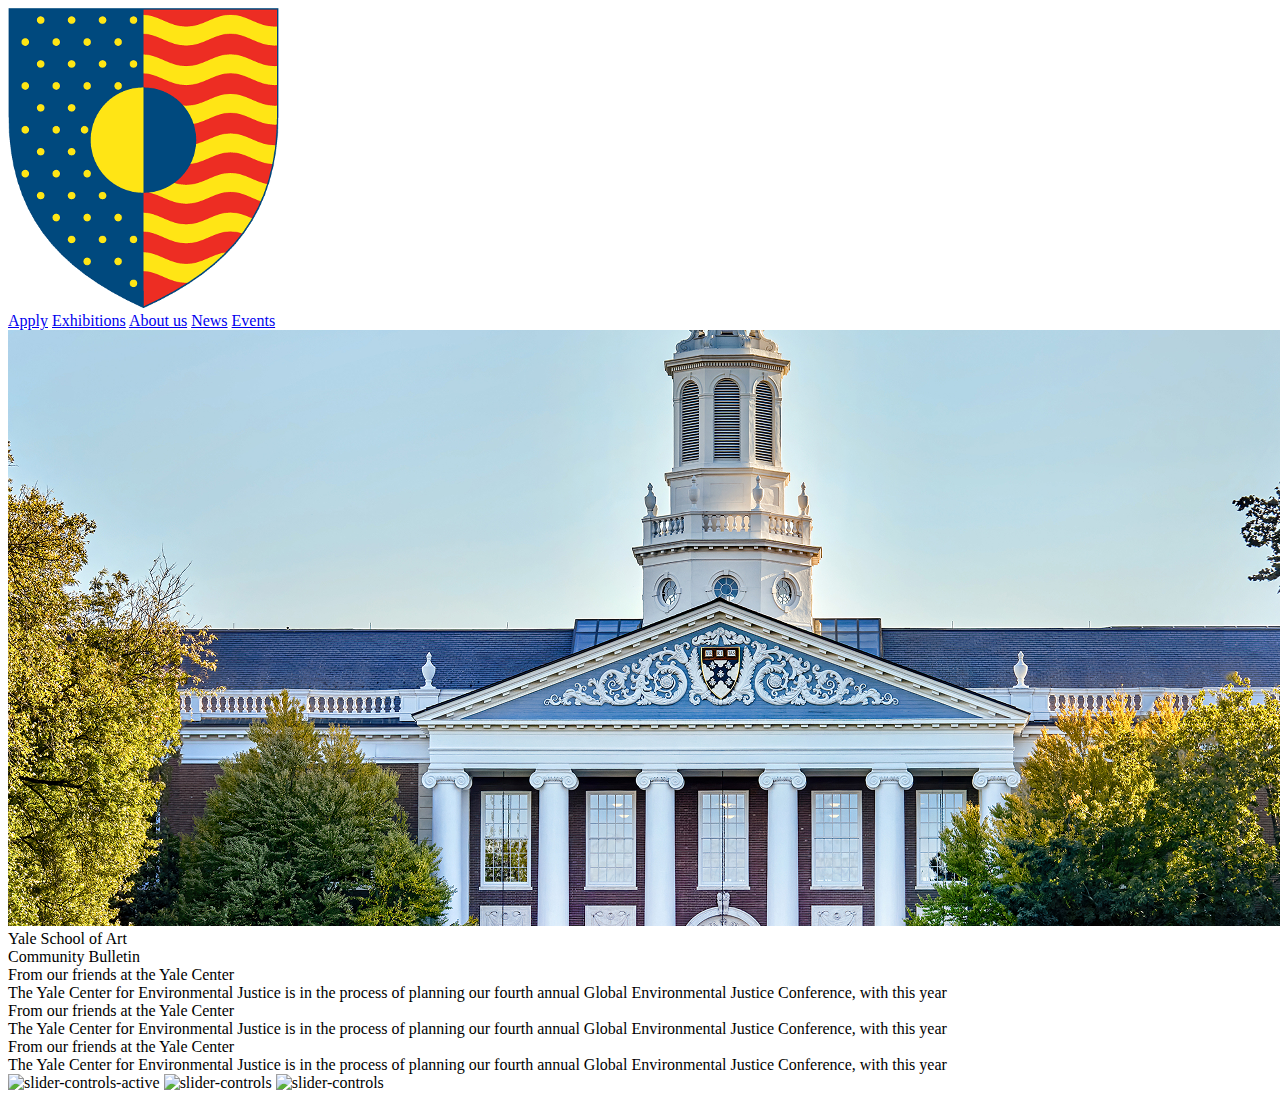
==== index.html @ 5d3b1595 "haciendo html" ====
<!DOCTYPE html>
<html lang="es">
<head>
    <meta charset="UTF-8">
    <meta name="viewport" content="width=device-width, initial-scale=1.0">
    <title>Yale School of Art</title>
    <link rel="stylesheet" href="assets/css/stilos.css">
    <link rel="preconnect" href="https://fonts.googleapis.com">
<link rel="preconnect" href="https://fonts.gstatic.com" crossorigin>
<link href="https://fonts.googleapis.com/css2?family=Inter:ital,opsz,wght@0,14..32,100..900;1,14..32,100..900&display=swap" rel="stylesheet">
</head>
<body>
    <header>
        <section class="container">
            <img src="assets/img/logo.png" alt="logo-cabecera">
            <article>
                <a href="#">Apply</a>
                <a href="#">Exhibitions</a>
                <a href="#">About us</a>
                <a href="#">News</a>
                <a href="#">Events</a>
            </article>
        </section>
    </header>
    <main>
        <section class="banner-container">
            <img src="/assets/img/banner.png" alt="fondo-banner">
            <span>Yale School of Art</span>
        </section>
        <section>
            <header>Community Bulletin</header>
            <section>
                <article>
                    <header>From our friends at the Yale Center</header>
                    <div>
                        The Yale Center for Environmental Justice is in the process of planning  our fourth annual Global Environmental Justice Conference, with this  year
                    </div>
                </article>
                <article>
                    <header>From our friends at the Yale Center</header>
                    <div>
                        The Yale Center for Environmental Justice is in the process of planning  our fourth annual Global Environmental Justice Conference, with this  year
                    </div>
                </article>
                <article>
                    <header>From our friends at the Yale Center</header>
                    <div>
                        The Yale Center for Environmental Justice is in the process of planning  our fourth annual Global Environmental Justice Conference, with this  year
                    </div>
                </article>
            </section>
            <footer>
                <img src="#" alt="slider-controls-active">
                <img src="#" alt="slider-controls">
                <img src="#" alt="slider-controls">
            </footer>
        </section>
    </main>
</body>
</html>
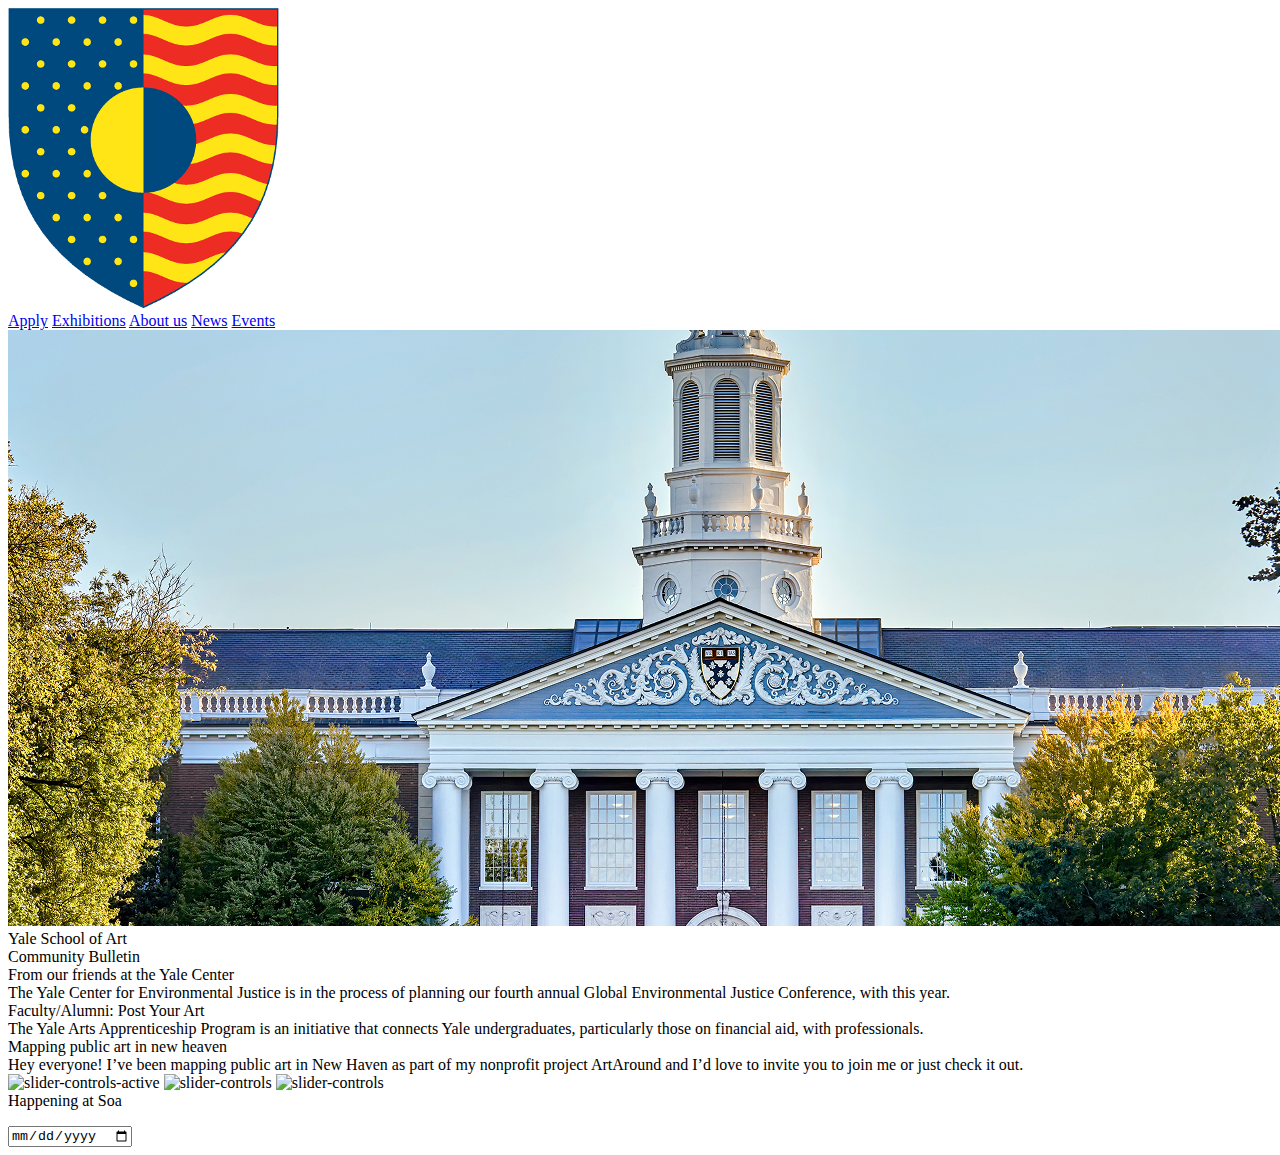
==== commit f5ba5533: "a mitad de html" ====
--- a/index.html
+++ b/index.html
@@ -33,19 +33,19 @@
                 <article>
                     <header>From our friends at the Yale Center</header>
                     <div>
-                        The Yale Center for Environmental Justice is in the process of planning  our fourth annual Global Environmental Justice Conference, with this  year
+                        The Yale Center for Environmental Justice is in the process of planning  our fourth annual Global Environmental Justice Conference, with this  year.
                     </div>
                 </article>
                 <article>
-                    <header>From our friends at the Yale Center</header>
+                    <header>Faculty/Alumni: Post Your Art</header>
                     <div>
-                        The Yale Center for Environmental Justice is in the process of planning  our fourth annual Global Environmental Justice Conference, with this  year
+                        The Yale Arts Apprenticeship Program is an initiative that connects Yale undergraduates, particularly those on financial aid, with professionals.
                     </div>
                 </article>
                 <article>
-                    <header>From our friends at the Yale Center</header>
+                    <header>Mapping public art in new heaven</header>
                     <div>
-                        The Yale Center for Environmental Justice is in the process of planning  our fourth annual Global Environmental Justice Conference, with this  year
+                        Hey everyone! I’ve been mapping public art in New Haven as part of my  nonprofit project ArtAround and I’d love to invite you to join me or just check it out.
                     </div>
                 </article>
             </section>
@@ -55,6 +55,16 @@
                 <img src="#" alt="slider-controls">
             </footer>
         </section>
+        <article>
+            <header>Happening at Soa</header>
+            <article>
+                <p></p>
+                <p></p>
+            </article>
+            <article>
+                <input type="date" name="calendar" id="calendar">
+            </article>
+        </section>
     </main>
 </body>
 </html>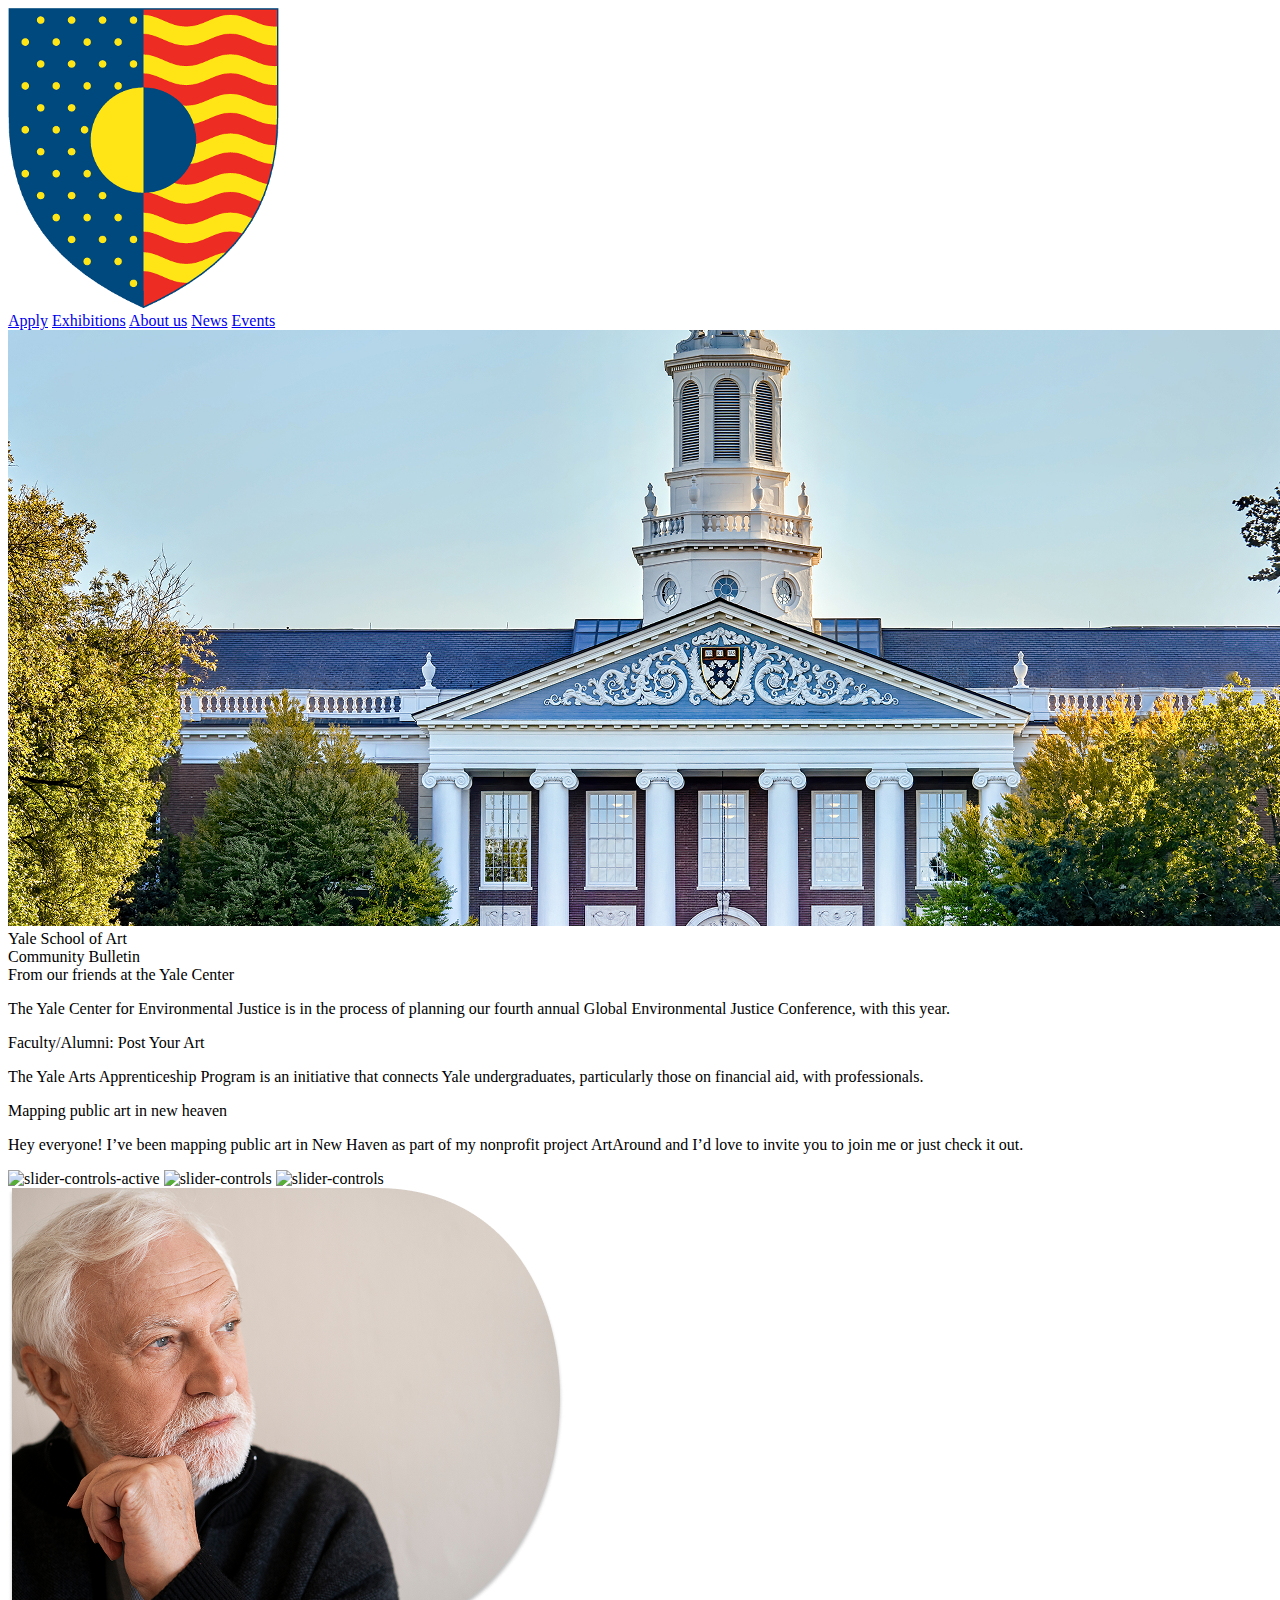
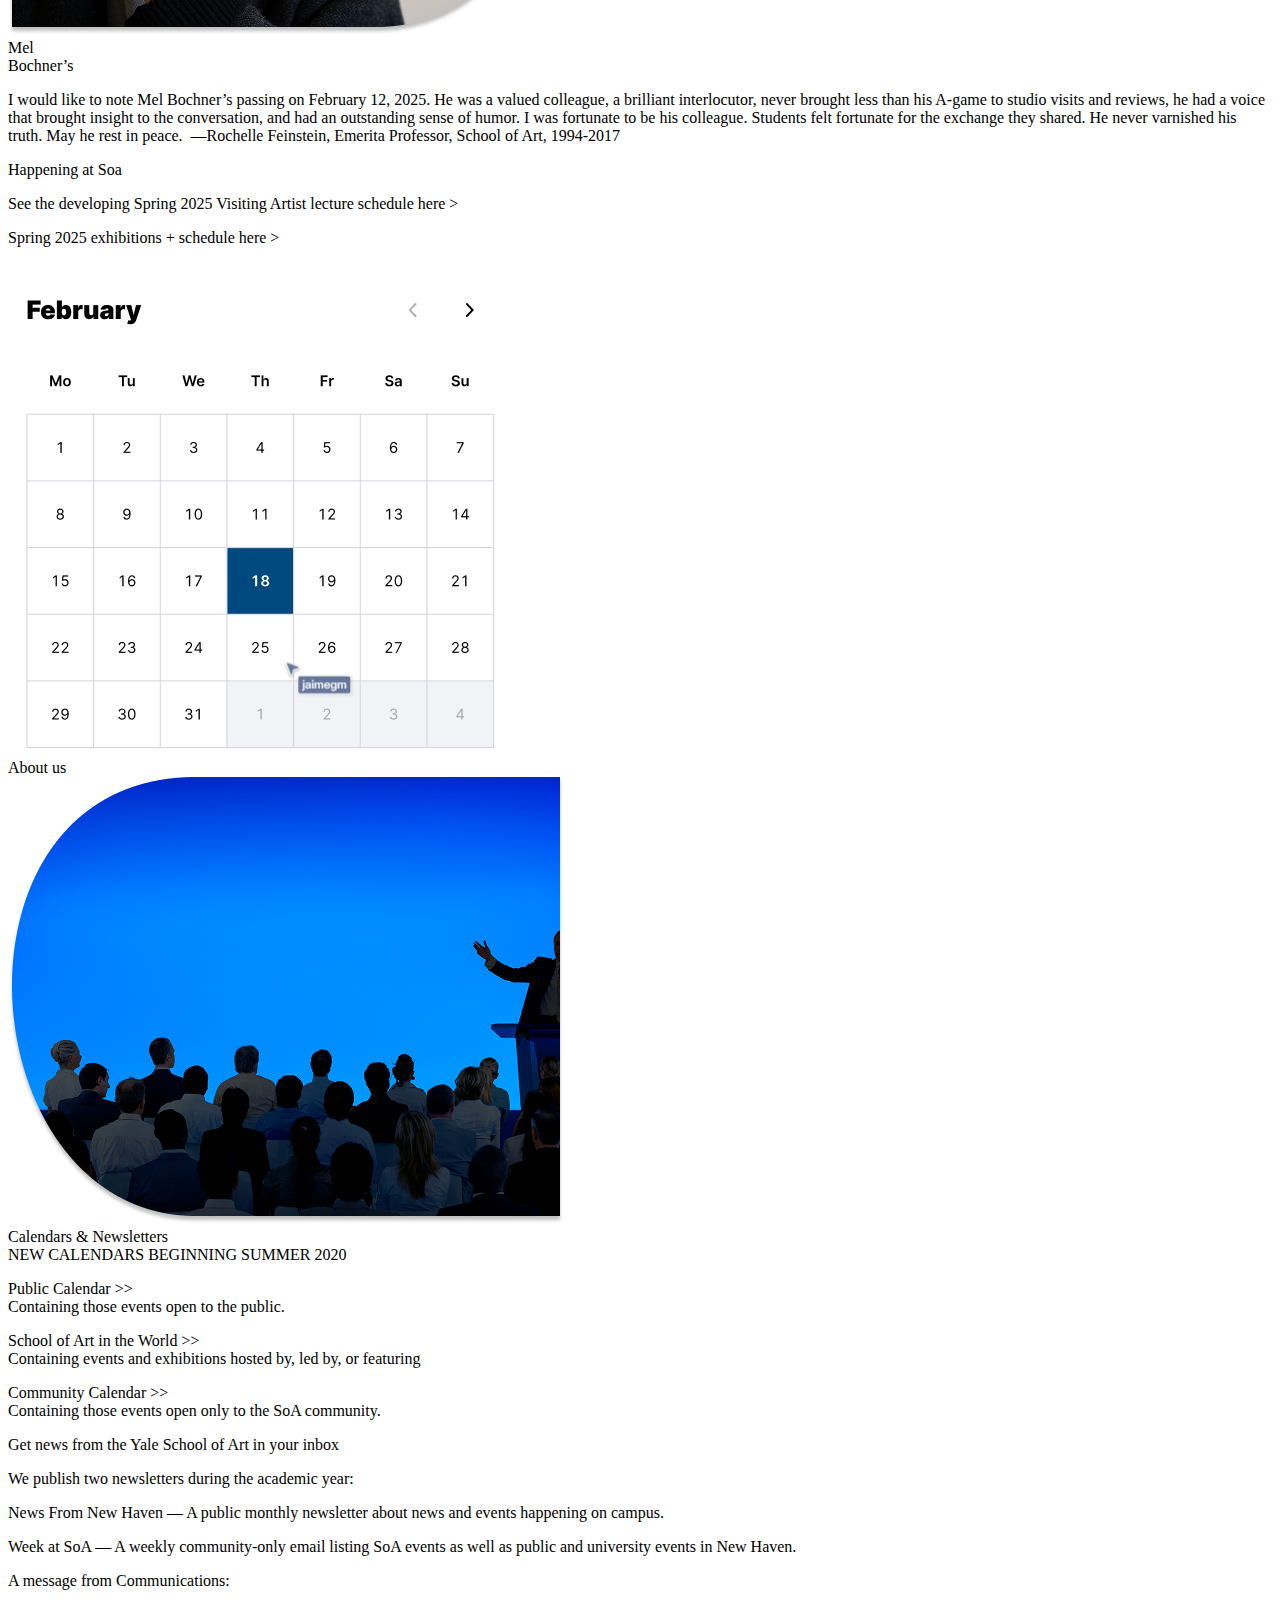
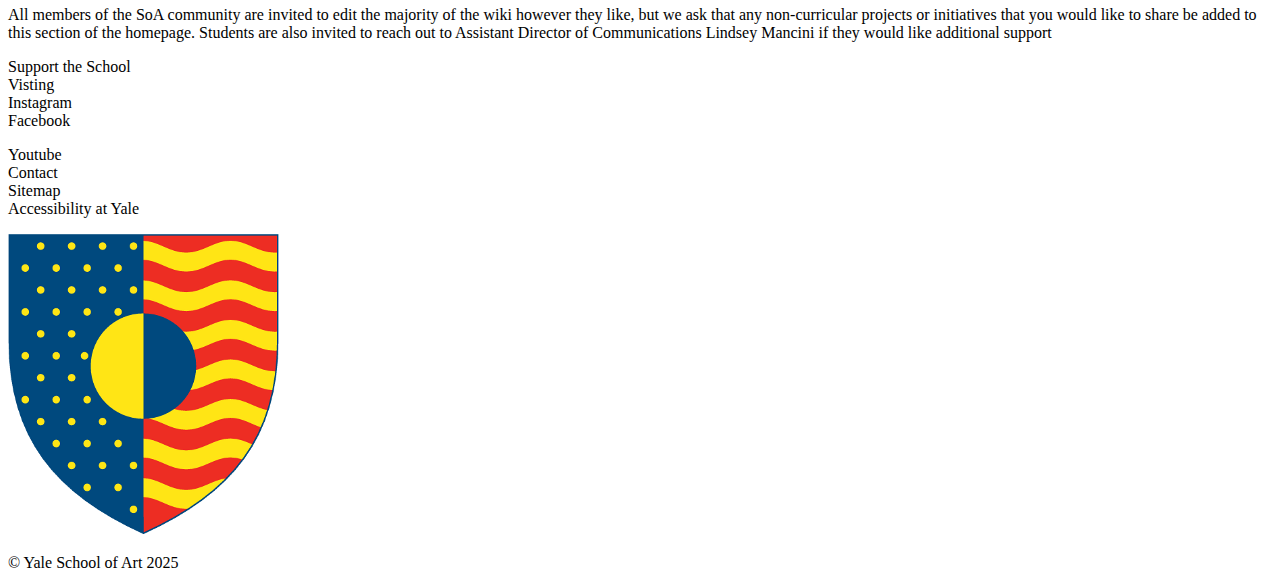
==== commit 554844d9: "Merge branch 'daniel'" ====
--- a/index.html
+++ b/index.html
@@ -1,14 +1,18 @@
 <!DOCTYPE html>
 <html lang="es">
+
 <head>
     <meta charset="UTF-8">
     <meta name="viewport" content="width=device-width, initial-scale=1.0">
     <title>Yale School of Art</title>
     <link rel="stylesheet" href="assets/css/stilos.css">
     <link rel="preconnect" href="https://fonts.googleapis.com">
-<link rel="preconnect" href="https://fonts.gstatic.com" crossorigin>
-<link href="https://fonts.googleapis.com/css2?family=Inter:ital,opsz,wght@0,14..32,100..900;1,14..32,100..900&display=swap" rel="stylesheet">
+    <link rel="preconnect" href="https://fonts.gstatic.com" crossorigin>
+    <link
+        href="https://fonts.googleapis.com/css2?family=Inter:ital,opsz,wght@0,14..32,100..900;1,14..32,100..900&display=swap"
+        rel="stylesheet">
 </head>
+
 <body>
     <header>
         <section class="container">
@@ -29,42 +33,135 @@
         </section>
         <section>
             <header>Community Bulletin</header>
-            <section>
-                <article>
+            <article>
+                <div>
                     <header>From our friends at the Yale Center</header>
-                    <div>
-                        The Yale Center for Environmental Justice is in the process of planning  our fourth annual Global Environmental Justice Conference, with this  year.
-                    </div>
-                </article>
-                <article>
+                    <p>
+                        The Yale Center for Environmental Justice is in the process of planning our fourth annual Global
+                        Environmental Justice Conference, with this year.
+                    </p>
+                </div>
+                <div>
                     <header>Faculty/Alumni: Post Your Art</header>
-                    <div>
-                        The Yale Arts Apprenticeship Program is an initiative that connects Yale undergraduates, particularly those on financial aid, with professionals.
-                    </div>
-                </article>
-                <article>
+                    <p>
+                        The Yale Arts Apprenticeship Program is an initiative that connects Yale undergraduates,
+                        particularly those on financial aid, with professionals.
+                    </p>
+                </div>
+                <div>
                     <header>Mapping public art in new heaven</header>
-                    <div>
-                        Hey everyone! I’ve been mapping public art in New Haven as part of my  nonprofit project ArtAround and I’d love to invite you to join me or just check it out.
-                    </div>
-                </article>
-            </section>
+                    <p>
+                        Hey everyone! I’ve been mapping public art in New Haven as part of my nonprofit project
+                        ArtAround and I’d love to invite you to join me or just check it out.
+                    </p>
+                </div>
+            </article>
             <footer>
                 <img src="#" alt="slider-controls-active">
                 <img src="#" alt="slider-controls">
                 <img src="#" alt="slider-controls">
             </footer>
         </section>
-        <article>
+        <section>
+            <img src="assets/img/the one old.png" alt="el-viejo">
+            <article>
+                <header>Mel<br>Bochner’s</header>
+                <p>I would like to note Mel Bochner’s passing on February 12, 2025. He was a valued colleague, a
+                    brilliant interlocutor, never brought less than his A-game to studio visits and reviews, he had a
+                    voice that brought insight to the conversation, and had an outstanding sense of humor. I was
+                    fortunate to be his colleague. Students felt fortunate for the exchange they shared. He never
+                    varnished his truth. May he rest in peace. 
+                    —Rochelle Feinstein, Emerita Professor, School of Art, 1994-2017</p>
+            </article>
+        </section>
+        <section>
             <header>Happening at Soa</header>
             <article>
-                <p></p>
-                <p></p>
+                <p>
+                    See the developing Spring 2025 Visiting Artist lecture schedule here >
+                </p>
+                <p>
+                    Spring 2025 exhibitions + schedule here >
+                </p>
             </article>
             <article>
-                <input type="date" name="calendar" id="calendar">
+                <img src="assets/img/calendar.png" alt="calendar">
+            </article>
+        </section>
+        <section>
+            <article>
+                <header>About us</header>
+                <img src="assets/img/wallpaper-about-us.png" alt="wallpaper-about-us">
+            </article>
+        </section>
+        <section>
+            <header>Calendars & Newsletters</header>
+            <article>
+                <div>
+                    <header>NEW CALENDARS BEGINNING SUMMER 2020</header>
+                    <p>
+                        Public Calendar >><br>
+                        Containing those events open to the public.
+                    </p>
+                    <p>
+                        School of Art in the World >><br>
+                        Containing events and exhibitions hosted by, led by, or featuring
+                    <p>
+                        Community Calendar >><br>
+                        Containing those events open only to the SoA community.
+                    </p>
+                </div>
+                <div>
+                    <header>Get news from the Yale School of Art in your inbox</header>
+                    <p>
+                        We publish two newsletters during the academic year:
+                    </p>
+                    <p>
+                        News From New Haven — A public monthly newsletter about news and events happening on campus.
+                    </p>
+                    <p>
+                        Week at SoA — A weekly community-only email listing SoA events as well as public and university
+                        events in New Haven.
+                    </p>
+                </div>
+                <div>
+                    <header>A message from Communications:</header>
+                    <p>
+                        All members of the SoA community are invited to edit the majority of the wiki however they like,
+                        but we ask that any non-curricular projects or initiatives that you would like to share be added
+                        to this section of the homepage.
+                        Students are also invited to reach out to Assistant Director of Communications Lindsey Mancini
+                        if they would like additional support
+                    </p>
+                </div>
             </article>
         </section>
     </main>
+    <footer>
+        <section>
+            <p>Support the School<br>
+                Visting<br>
+                Instagram<br>
+                Facebook
+            </p>
+        </section>
+        <section>
+            <p>
+                Youtube<br>
+                Contact<br>
+                Sitemap<br>
+                Accessibility at Yale 
+            </p>
+        </section>
+        <section>
+            <img src="assets/img/logo.png" alt="logo-footer">
+        </section>
+        <section>
+            <p>
+                &copy; Yale School of Art 2025
+            </p>
+        </section>
+    </footer>
 </body>
+
 </html>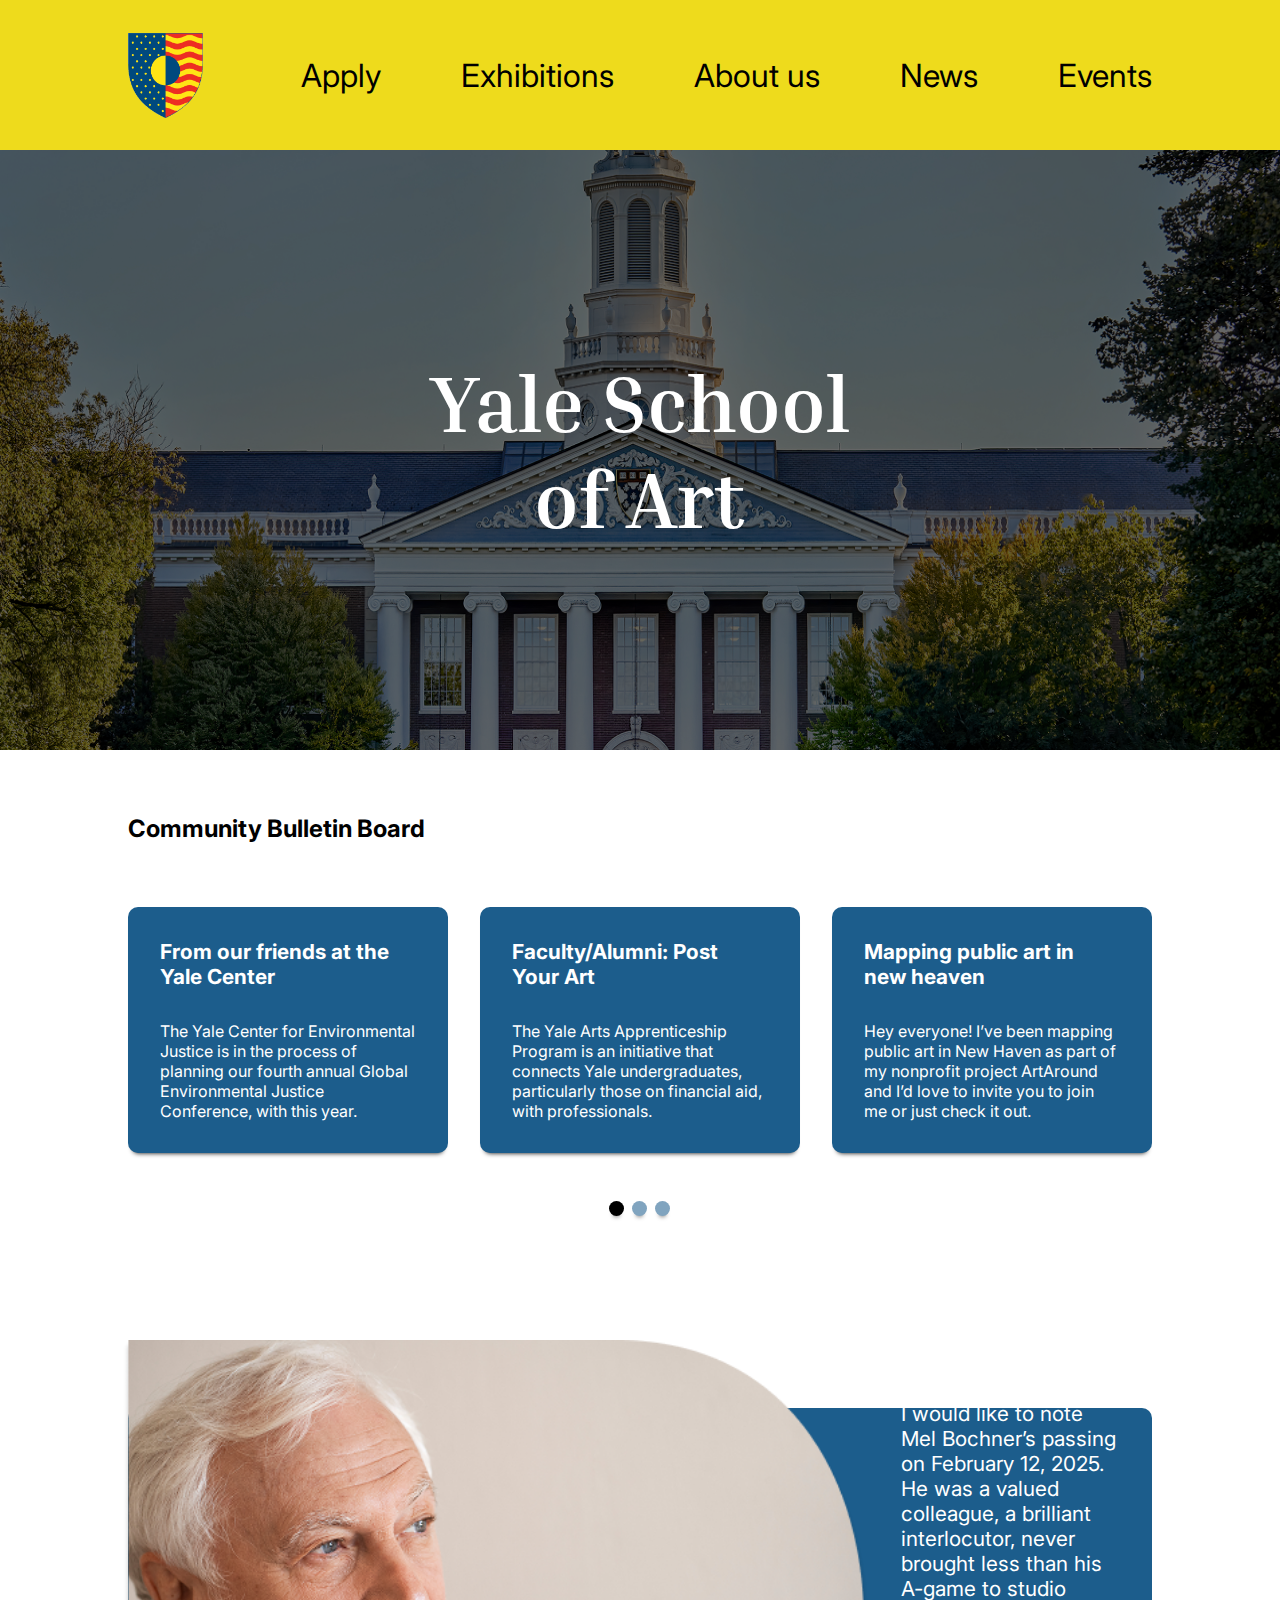
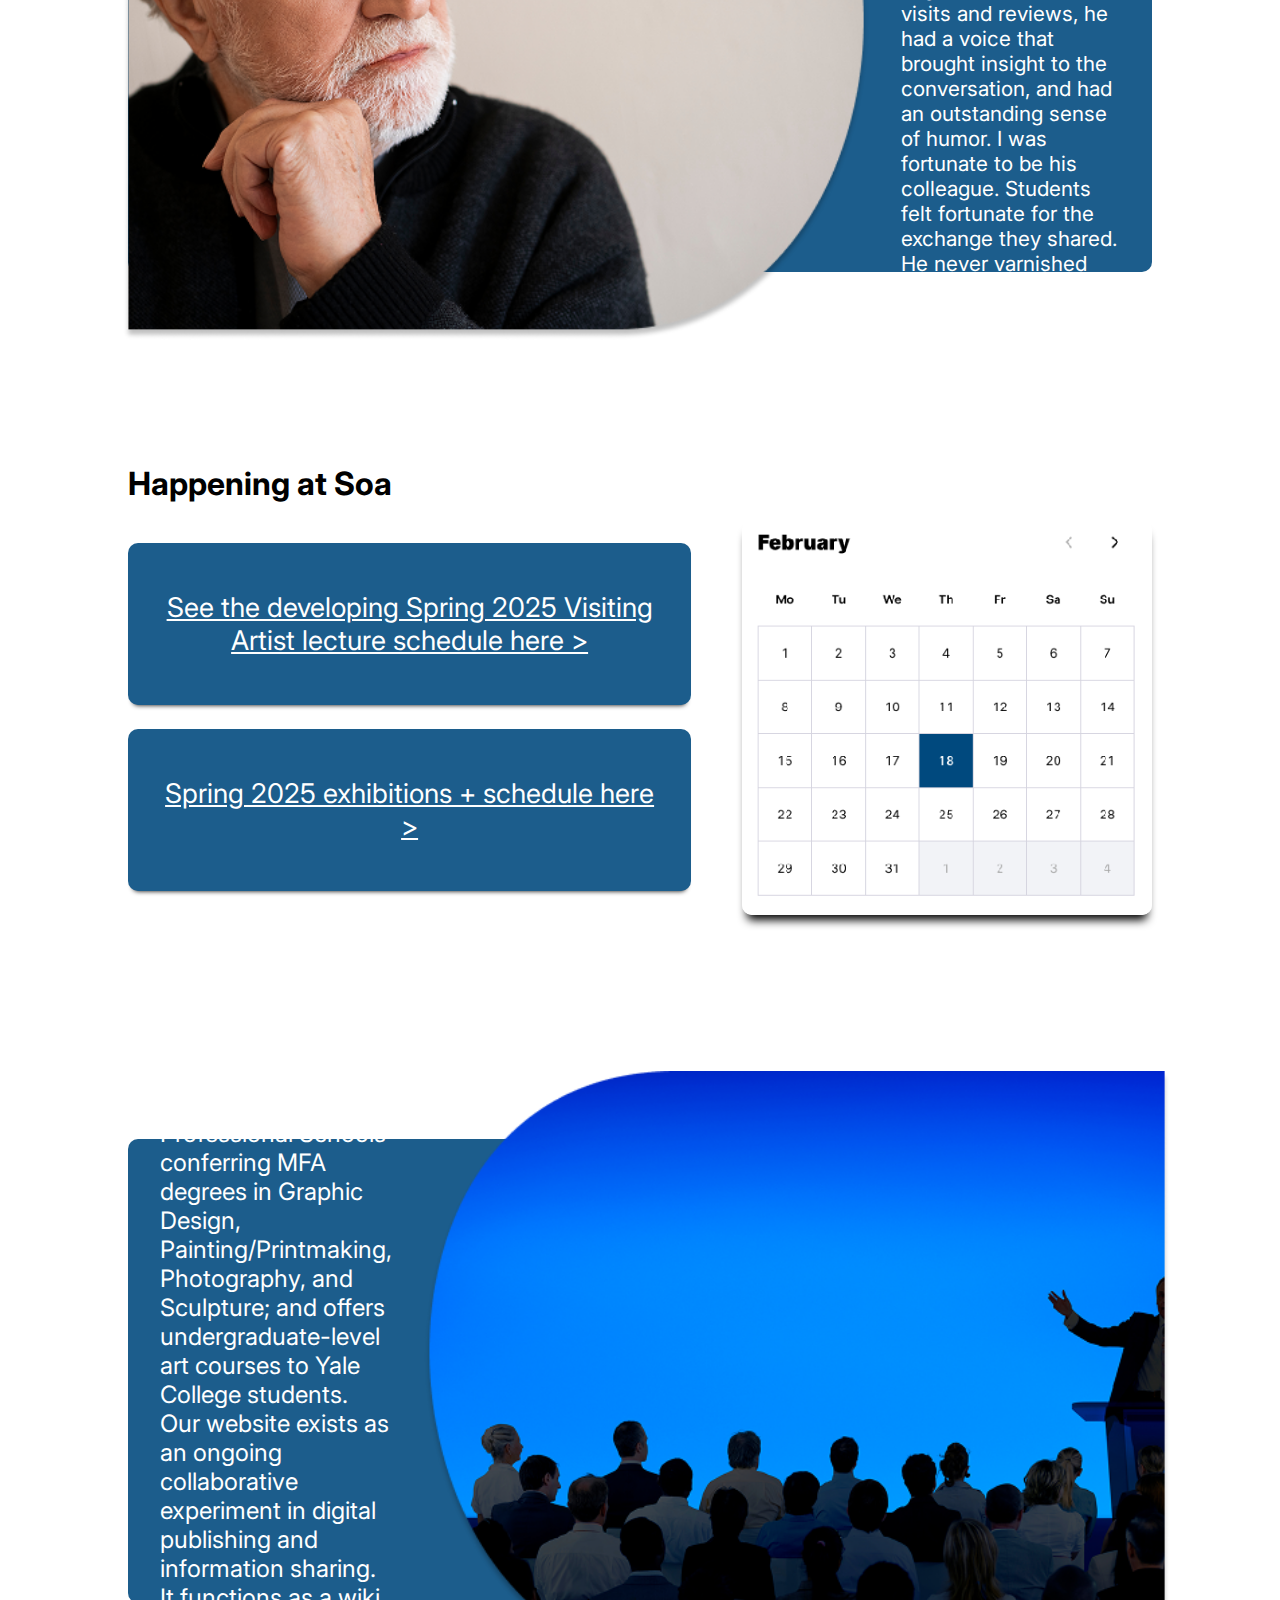
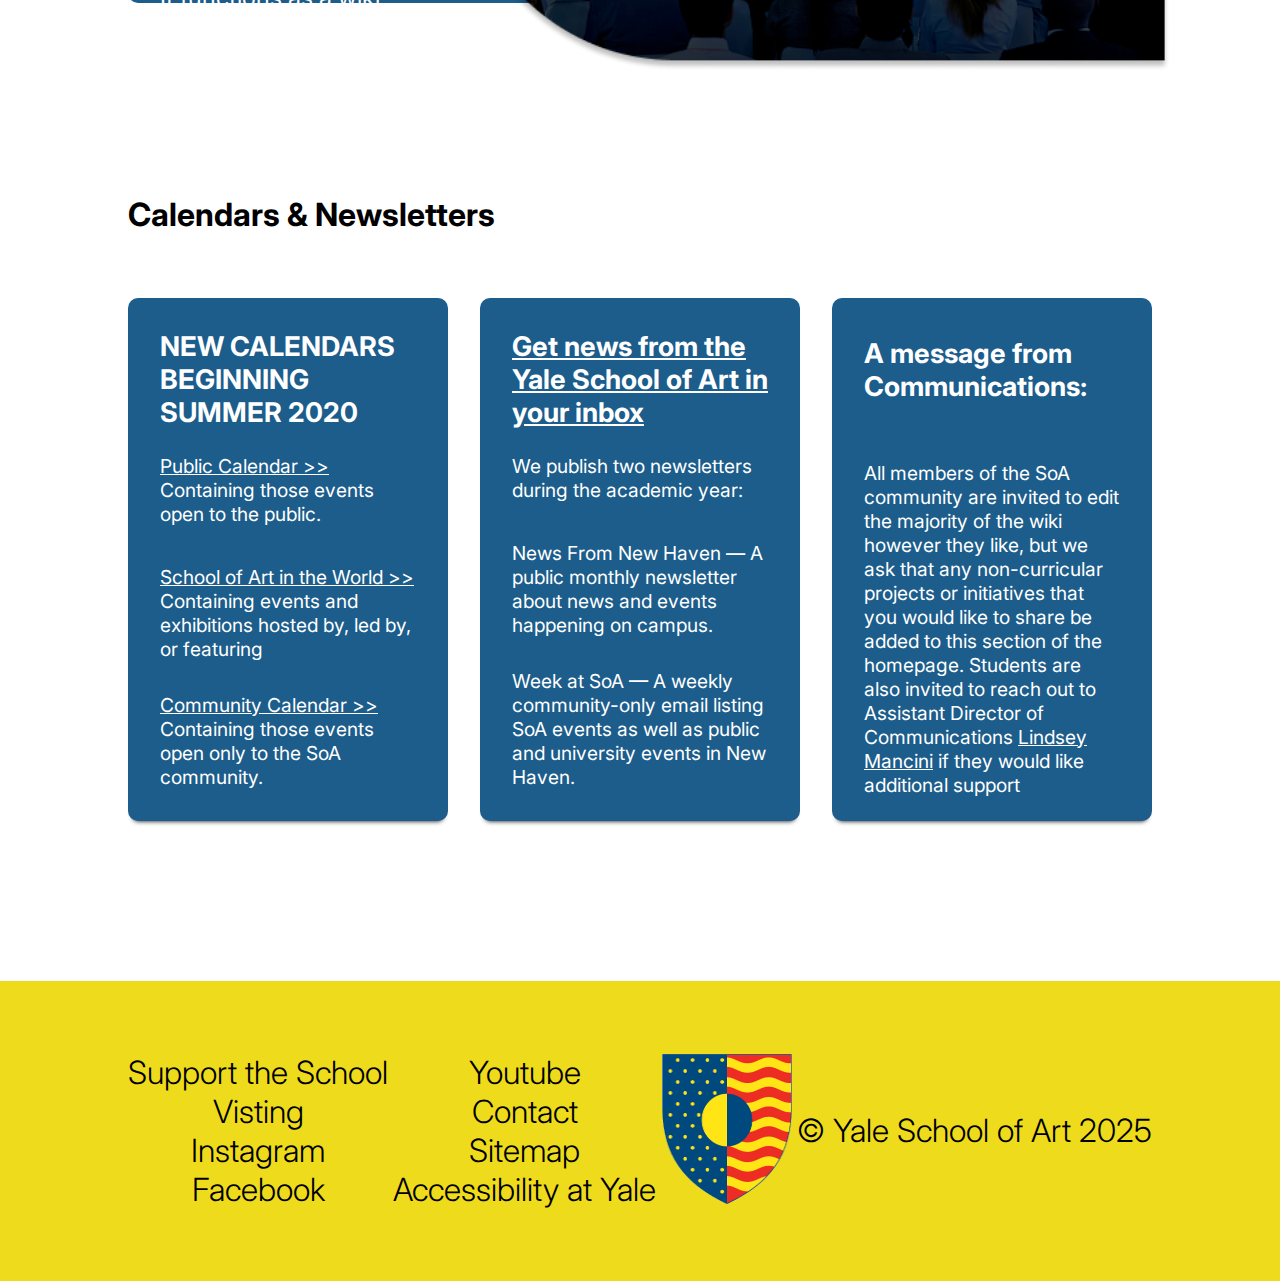
==== commit d6e35d4f: "html y css rediseñado" ====
--- a/index.html
+++ b/index.html
@@ -4,19 +4,14 @@
 <head>
     <meta charset="UTF-8">
     <meta name="viewport" content="width=device-width, initial-scale=1.0">
-    <title>Yale School of Art</title>
-    <link rel="stylesheet" href="assets/css/stilos.css">
-    <link rel="preconnect" href="https://fonts.googleapis.com">
-    <link rel="preconnect" href="https://fonts.gstatic.com" crossorigin>
-    <link
-        href="https://fonts.googleapis.com/css2?family=Inter:ital,opsz,wght@0,14..32,100..900;1,14..32,100..900&display=swap"
-        rel="stylesheet">
+    <title>Yale School of Art - Redesigned</title>
+    <link rel="stylesheet" href="./assets/css/estilos.css">
 </head>
 
 <body>
     <header>
-        <section class="container">
-            <img src="assets/img/logo.png" alt="logo-cabecera">
+        <section class="contenedor contenedorCabecera">
+            <img src="./assets/img/logo.png" alt="logo-cabecera">
             <article>
                 <a href="#">Apply</a>
                 <a href="#">Exhibitions</a>
@@ -26,30 +21,30 @@
             </article>
         </section>
     </header>
-    <main>
-        <section class="banner-container">
-            <img src="/assets/img/banner.png" alt="fondo-banner">
-            <span>Yale School of Art</span>
-        </section>
-        <section>
-            <header>Community Bulletin</header>
+    <aside class="banner">
+        <img src="/assets/img/banner.png" alt="fondo-banner">
+        <h1>Yale School<br>of Art</h1>
+    </aside>
+    <main class="contenedor">
+        <section class="seccion_01">
+            <h2>Community Bulletin Board</h2>
             <article>
-                <div>
-                    <header>From our friends at the Yale Center</header>
+                <div class="tarjeta">
+                    <h3>From our friends at the Yale Center</h3>
                     <p>
                         The Yale Center for Environmental Justice is in the process of planning our fourth annual Global
                         Environmental Justice Conference, with this year.
                     </p>
                 </div>
-                <div>
-                    <header>Faculty/Alumni: Post Your Art</header>
+                <div class="tarjeta">
+                    <h3>Faculty/Alumni: Post Your Art</h3>
                     <p>
                         The Yale Arts Apprenticeship Program is an initiative that connects Yale undergraduates,
                         particularly those on financial aid, with professionals.
                     </p>
                 </div>
-                <div>
-                    <header>Mapping public art in new heaven</header>
+                <div class="tarjeta">
+                    <h3>Mapping public art in new heaven</h3>
                     <p>
                         Hey everyone! I’ve been mapping public art in New Haven as part of my nonprofit project
                         ArtAround and I’d love to invite you to join me or just check it out.
@@ -57,15 +52,15 @@
                 </div>
             </article>
             <footer>
-                <img src="#" alt="slider-controls-active">
-                <img src="#" alt="slider-controls">
-                <img src="#" alt="slider-controls">
+                <div class="slider"></div>
+                <div class="slider"></div>
+                <div class="slider"></div>
             </footer>
         </section>
-        <section>
-            <img src="assets/img/the one old.png" alt="el-viejo">
+        <section class="seccion_02 tarjeta">
+            <img src="./assets/img/hombre-mayor.png" alt="hombre-mayor">
             <article>
-                <header>Mel<br>Bochner’s</header>
+                <h2>Mel<br>Bochner’s</h2>
                 <p>I would like to note Mel Bochner’s passing on February 12, 2025. He was a valued colleague, a
                     brilliant interlocutor, never brought less than his A-game to studio visits and reviews, he had a
                     voice that brought insight to the conversation, and had an outstanding sense of humor. I was
@@ -74,45 +69,52 @@
                     —Rochelle Feinstein, Emerita Professor, School of Art, 1994-2017</p>
             </article>
         </section>
-        <section>
-            <header>Happening at Soa</header>
+        <section class="seccion_03">
+            <h2>Happening at Soa</h2>
             <article>
+                <div>
+                    <p class="tarjeta">
+                        See the developing Spring 2025 Visiting Artist lecture schedule here >
+                    </p>
+                    <p class="tarjeta">
+                        Spring 2025 exhibitions + schedule here >
+                    </p>
+                </div>
+                <img src="./assets/img/calendario.png" alt="calendario">
+            </article>
+        </section>
+        <section class="seccion_04 tarjeta">
+            <article>
+                <h2>About us</h2>
                 <p>
-                    See the developing Spring 2025 Visiting Artist lecture schedule here >
-                </p>
-                <p>
-                    Spring 2025 exhibitions + schedule here >
+                    The School of Art is one of Yale’s Graduate & Professional Schools conferring MFA degrees in Graphic
+                    Design, Painting/Printmaking, Photography, and Sculpture; and offers undergraduate-level art courses
+                    to Yale College students. Our website exists as an ongoing collaborative experiment in digital
+                    publishing and information sharing. It functions as a wiki—all members of the School of Art
+                    community have the ability to add new, and edit most existing content.
                 </p>
             </article>
+            <img src="./assets/img/imagen-sobre-nosotros.png" alt="sobre-nosotros">
+        </section>
+        <section class="seccion_05">
+            <h2>Calendars & Newsletters</h2>
             <article>
-                <img src="assets/img/calendar.png" alt="calendar">
-            </article>
-        </section>
-        <section>
-            <article>
-                <header>About us</header>
-                <img src="assets/img/wallpaper-about-us.png" alt="wallpaper-about-us">
-            </article>
-        </section>
-        <section>
-            <header>Calendars & Newsletters</header>
-            <article>
-                <div>
-                    <header>NEW CALENDARS BEGINNING SUMMER 2020</header>
+                <div class="tarjeta">
+                    <h3>NEW CALENDARS BEGINNING SUMMER 2020</h3>
                     <p>
-                        Public Calendar >><br>
+                        <u>Public Calendar >></u> <br>
                         Containing those events open to the public.
                     </p>
                     <p>
-                        School of Art in the World >><br>
+                        <u>School of Art in the World >></u><br>
                         Containing events and exhibitions hosted by, led by, or featuring
                     <p>
-                        Community Calendar >><br>
+                        <u>Community Calendar >></u><br>
                         Containing those events open only to the SoA community.
                     </p>
                 </div>
-                <div>
-                    <header>Get news from the Yale School of Art in your inbox</header>
+                <div class="tarjeta">
+                    <h3><u>Get news from the Yale School of Art in your inbox</u></h3>
                     <p>
                         We publish two newsletters during the academic year:
                     </p>
@@ -124,42 +126,44 @@
                         events in New Haven.
                     </p>
                 </div>
-                <div>
-                    <header>A message from Communications:</header>
+                <div class="tarjeta">
+                    <h3>A message from Communications:</h3>
                     <p>
                         All members of the SoA community are invited to edit the majority of the wiki however they like,
                         but we ask that any non-curricular projects or initiatives that you would like to share be added
                         to this section of the homepage.
-                        Students are also invited to reach out to Assistant Director of Communications Lindsey Mancini
-                        if they would like additional support
+                        Students are also invited to reach out to Assistant Director of Communications <u>Lindsey
+                            Mancini</u> if they would like additional support
                     </p>
                 </div>
             </article>
         </section>
     </main>
     <footer>
-        <section>
-            <p>Support the School<br>
-                Visting<br>
-                Instagram<br>
-                Facebook
-            </p>
-        </section>
-        <section>
-            <p>
-                Youtube<br>
-                Contact<br>
-                Sitemap<br>
-                Accessibility at Yale 
-            </p>
-        </section>
-        <section>
-            <img src="assets/img/logo.png" alt="logo-footer">
-        </section>
-        <section>
-            <p>
-                &copy; Yale School of Art 2025
-            </p>
+        <section class="contenedorPie contenedor">
+            <article>
+                <p>Support the School<br>
+                    Visting<br>
+                    Instagram<br>
+                    Facebook
+                </p>
+            </article>
+            <article>
+                <p>
+                    Youtube<br>
+                    Contact<br>
+                    Sitemap<br>
+                    Accessibility at Yale
+                </p>
+            </article>
+            <article>
+                <img src="./assets/img/logo.png" alt="logo-pie">
+            </article>
+            <article>
+                <p>
+                    &copy; Yale School of Art 2025
+                </p>
+            </article>
         </section>
     </footer>
 </body>
--- a/assets/css/estilos.css
+++ b/assets/css/estilos.css
@@ -0,0 +1,356 @@
+@import url("https://fonts.googleapis.com/css2?family=Inter:wght@100..900&display=swap");
+@import url("https://fonts.googleapis.com/css2?family=Inria+Serif:wght@300;400;700&display=swap");
+
+/*
+=================================== 
+    QUITAMOS EL MARGEN Y ESPACIADO POR DEFECTO DEL NAVEGADOR.
+===================================
+*/
+* {
+  margin: 0;
+  padding: 0;
+}
+
+/*
+=================================== 
+    APLICAMOS ESTILOS GENÉRICOS
+===================================
+*/
+body {
+  font-size: 12pt;
+  color: black;
+  font-family: "Inter", sans-serif;
+}
+
+a {
+  text-decoration: none;
+  color: black;
+}
+
+.tarjeta {
+  background-color: #1c5d8c;
+  color: white;
+  padding: 2rem;
+  border-radius: 10px;
+}
+
+/*
+=================================== 
+    CLASE CONTENEDOR QUE PERMITE QUE TODO EL CONTENIDO DE LA PÁGINA QUE LO INCLUYA TENGA EL MISMO ANCHO Y ESTÉ ALINEADO
+===================================
+*/
+.contenedor {
+  width: 80%;
+  margin-left: auto;
+  margin-right: auto;
+}
+
+/*
+=================================== 
+    CABECERA
+===================================
+*/
+
+body > header:first-of-type {
+  background-color: #eedb1c;
+  height: 150px;
+}
+
+.contenedorCabecera {
+  display: flex;
+  justify-content: space-between;
+  align-items: center;
+  height: 100%;
+}
+
+.contenedorCabecera img {
+  height: 85px;
+  width: 75px;
+}
+
+.contenedorCabecera article {
+  display: flex;
+  justify-content: space-between;
+  gap: 5rem;
+  font-size: 2rem;
+}
+
+/*
+=================================== 
+    BANNER (DENTRO DE MAIN)
+===================================
+*/
+.banner {
+  height: 600px;
+  position: relative;
+}
+
+.banner img {
+  height: 100%;
+  width: 100%;
+  filter: brightness(0.4);
+}
+
+.banner h1 {
+  position: absolute;
+  margin: auto;
+  inset: 0;
+  width: max-content;
+  height: max-content;
+  color: white;
+  font-size: 5rem;
+  text-align: center;
+  font-family: "Inria Serif", serif;
+}
+
+/*
+=================================== 
+    MAIN
+===================================
+*/
+main {
+  margin-top: 4rem;
+  display: flex;
+  flex-direction: column;
+  gap: 7rem;
+}
+
+/*
+=================================== 
+    PRIMERA SECCIÓN DEL MAIN
+===================================
+*/
+.seccion_01 {
+  display: flex;
+  flex-direction: column;
+}
+
+.seccion_01 h2 {
+  margin-bottom: 4rem;
+}
+
+.seccion_01 article {
+  display: flex;
+  justify-content: space-between;
+}
+
+.seccion_01 article div {
+  width: 25%;
+  display: flex;
+  flex-direction: column;
+  gap: 2rem;
+  box-shadow: 0 5px 5px -5px black;
+}
+
+.seccion_01 h3 {
+  font-size: 1.3rem;
+}
+
+.seccion_01 footer {
+  display: flex;
+  justify-content: center;
+  width: 10%;
+  margin-top: 3rem;
+  margin-left: auto;
+  margin-right: auto;
+  gap: .5rem
+}
+
+.slider {
+  background-color: #80a4bf;
+  width: 15px;
+  height: 15px;
+  border-radius: 50%;
+  box-shadow: 0 5px 5px -5px black;
+}
+
+.slider:first-child {
+  background-color: black;
+}
+
+/*
+=================================== 
+    SEGUNDA SECCIÓN DEL MAIN
+===================================
+*/
+.seccion_02 {
+  margin-top: 5rem;
+  display: flex;
+  height: 400px;
+  justify-content: space-between;
+  align-items: center;
+  gap: 2rem;
+  font-size: 1em;
+  padding-left: 0;
+}
+
+.seccion_02 article {
+  width: 50%;
+  display: flex;
+  flex-direction: column;
+  gap: 2rem;
+}
+
+.seccion_02 img {
+  height: 600px;
+  margin-left: -5px;
+}
+
+.seccion_02 h2 {
+  width: 100%;
+  font-size: 2.3rem;
+}
+
+.seccion_02 p {
+  font-size: 1.3rem;
+}
+
+/*
+=================================== 
+    TERCERA SECCIÓN DEL MAIN
+===================================
+*/
+.seccion_03 {
+  margin-top: 5rem;
+  display: flex;
+  flex-direction: column;
+  gap: 1rem;
+}
+
+.seccion_03 h2 {
+  font-size: 2rem;
+}
+
+.seccion_03 article {
+  display: flex;
+  justify-content: space-between;
+}
+
+.seccion_03 div {
+  display: flex;
+  flex-direction: column;
+  justify-content: space-evenly;
+  width: 55%;
+}
+
+.seccion_03 p {
+  text-decoration: dotted;
+  box-shadow: 0 5px 5px -5px black;
+  padding: 3rem 2rem;
+  text-decoration: underline;
+  font-size: 1.7rem;
+  text-align: center;
+}
+
+.seccion_03 img {
+  border-radius: 10px;
+  box-shadow: 0 10px 10px -5px black;
+  width: 40%;
+}
+
+/*
+=================================== 
+    CUARTA SECCIÓN DEL MAIN
+===================================
+*/
+.seccion_04 {
+  margin-top: 7rem;
+  display: flex;
+  height: 400px;
+  justify-content: space-between;
+  align-items: center;
+  gap: 2rem;
+  font-size: 1em;
+  padding-right: 0;
+}
+
+.seccion_04 article {
+  width: 50%;
+  display: flex;
+  flex-direction: column;
+  gap: 2rem;
+}
+
+.seccion_04 img {
+  height: 600px;
+  margin-right: -5px;
+}
+
+.seccion_04 h2 {
+  width: 100%;
+  font-size: 2.3rem;
+}
+
+.seccion_04 p {
+  font-size: 1.5rem;
+}
+
+/*
+=================================== 
+    QUINTA SECCIÓN DEL MAIN
+===================================
+*/
+.seccion_05 {
+  display: flex;
+  flex-direction: column;
+  margin: 5rem 0;
+}
+
+.seccion_05 h2 {
+  margin-bottom: 4rem;
+  font-size: 2rem;
+}
+
+.seccion_05 article {
+  display: flex;
+  justify-content: space-between;
+}
+
+.seccion_05 article div {
+  width: 25%;
+  display: flex;
+  flex-direction: column;
+  justify-content: center;
+  gap: 2rem;
+  box-shadow: 0 5px 5px -5px black;
+}
+
+.seccion_05 h3 {
+  font-size: 1.7rem;
+  height: 20%;
+}
+
+.seccion_05 p {
+  height: fit-content;
+  font-size: 1.2em;
+  height: 70%;
+}
+
+/*
+=================================== 
+    PIE DE PÁGINA
+===================================
+*/
+body > footer:last-of-type {
+  background-color: #eedb1c;
+  height: 300px;
+  margin-top: 5rem;
+}
+
+.contenedorPie {
+  display: flex;
+  justify-content: space-between;
+  align-items: center;
+  height: 100%;
+}
+
+.contenedorPie img {
+  height: 150px;
+  width: 130px;
+}
+
+.contenedorPie p {
+  font-size: 2rem;
+  text-align: center;
+  font-weight: 300;
+}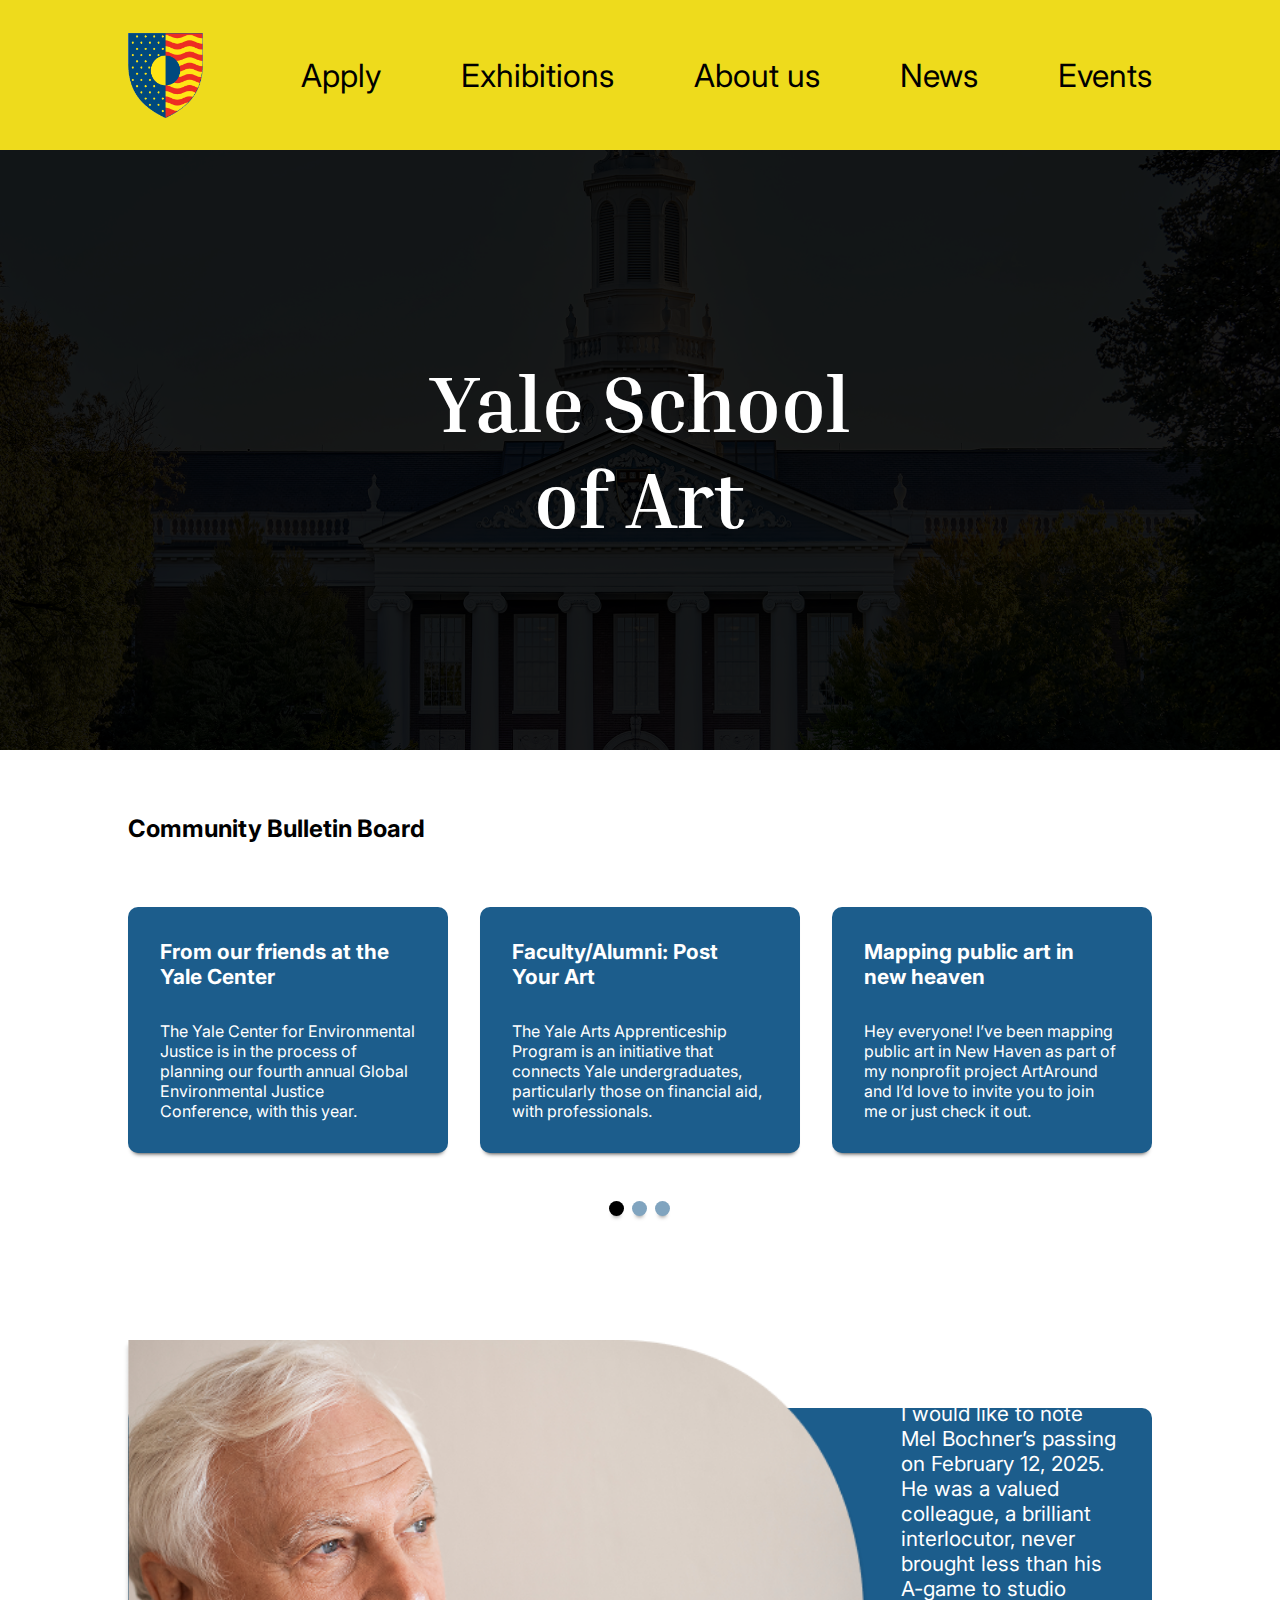
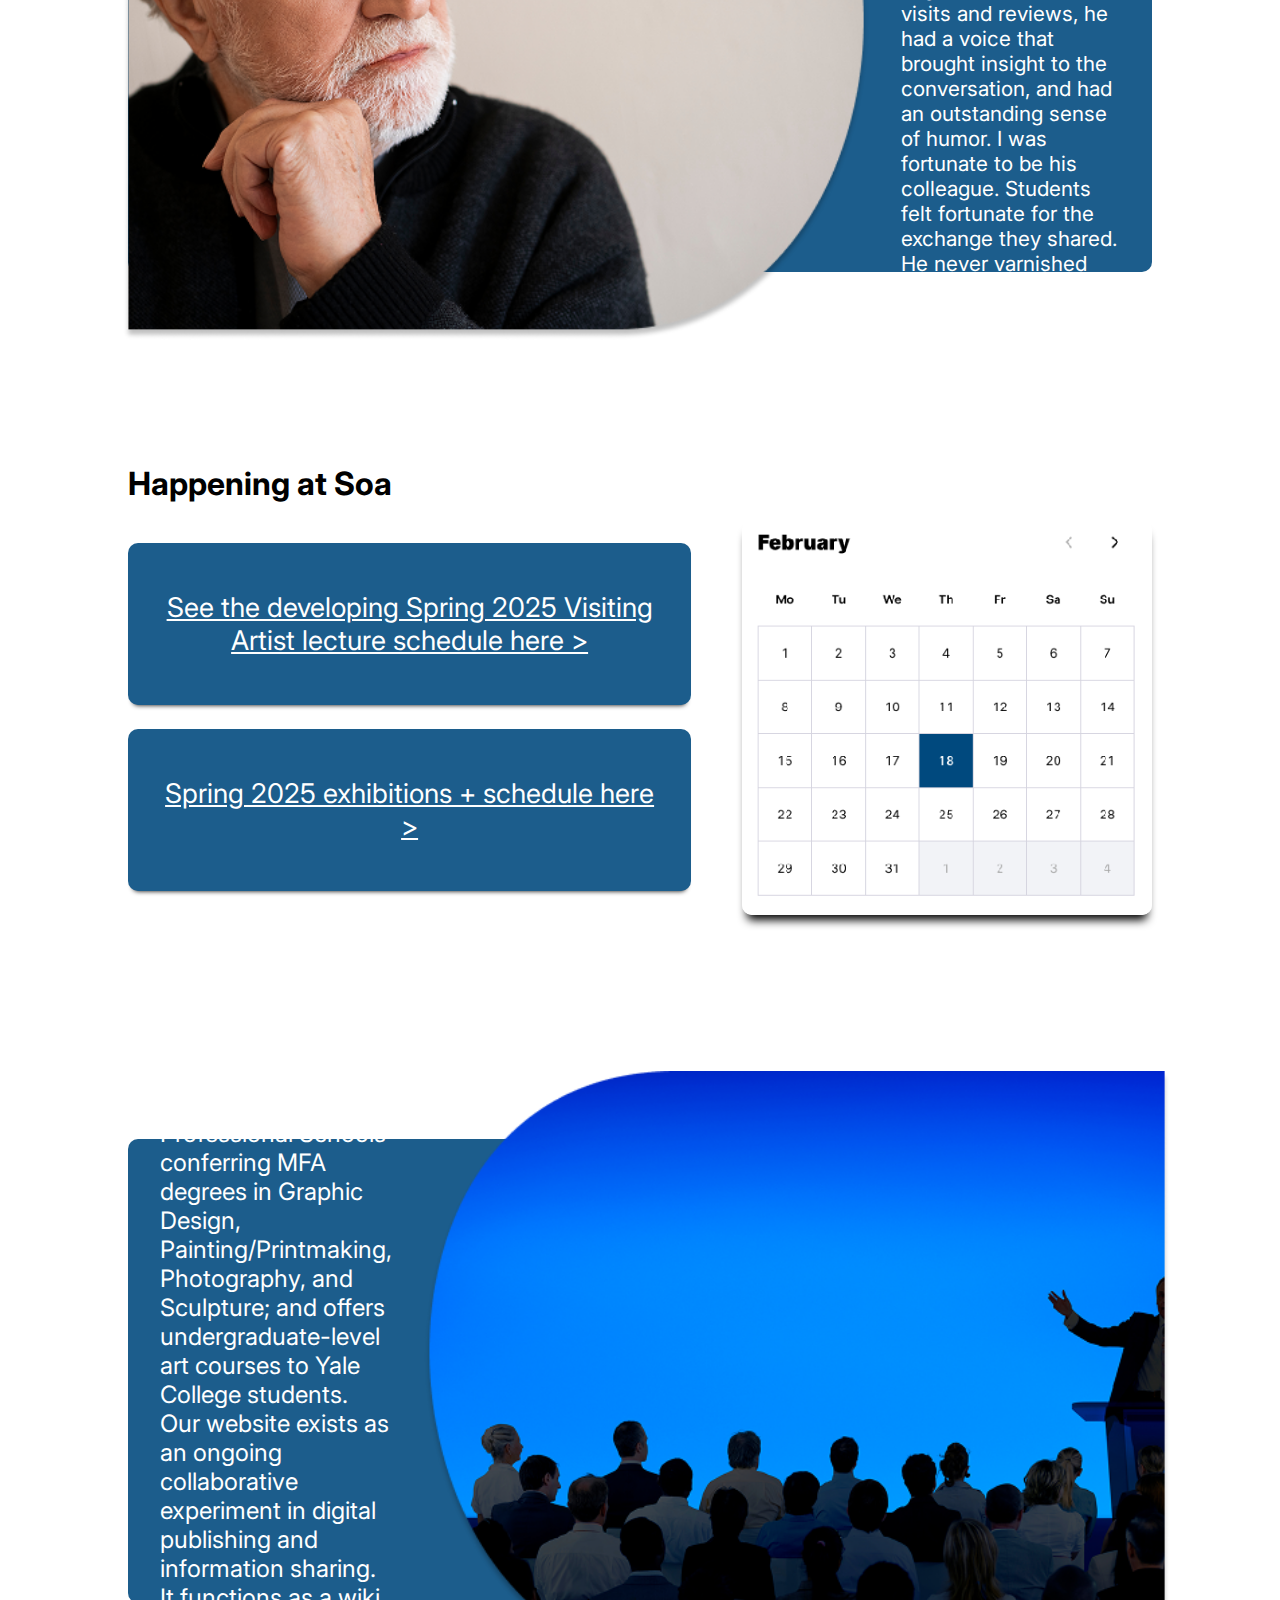
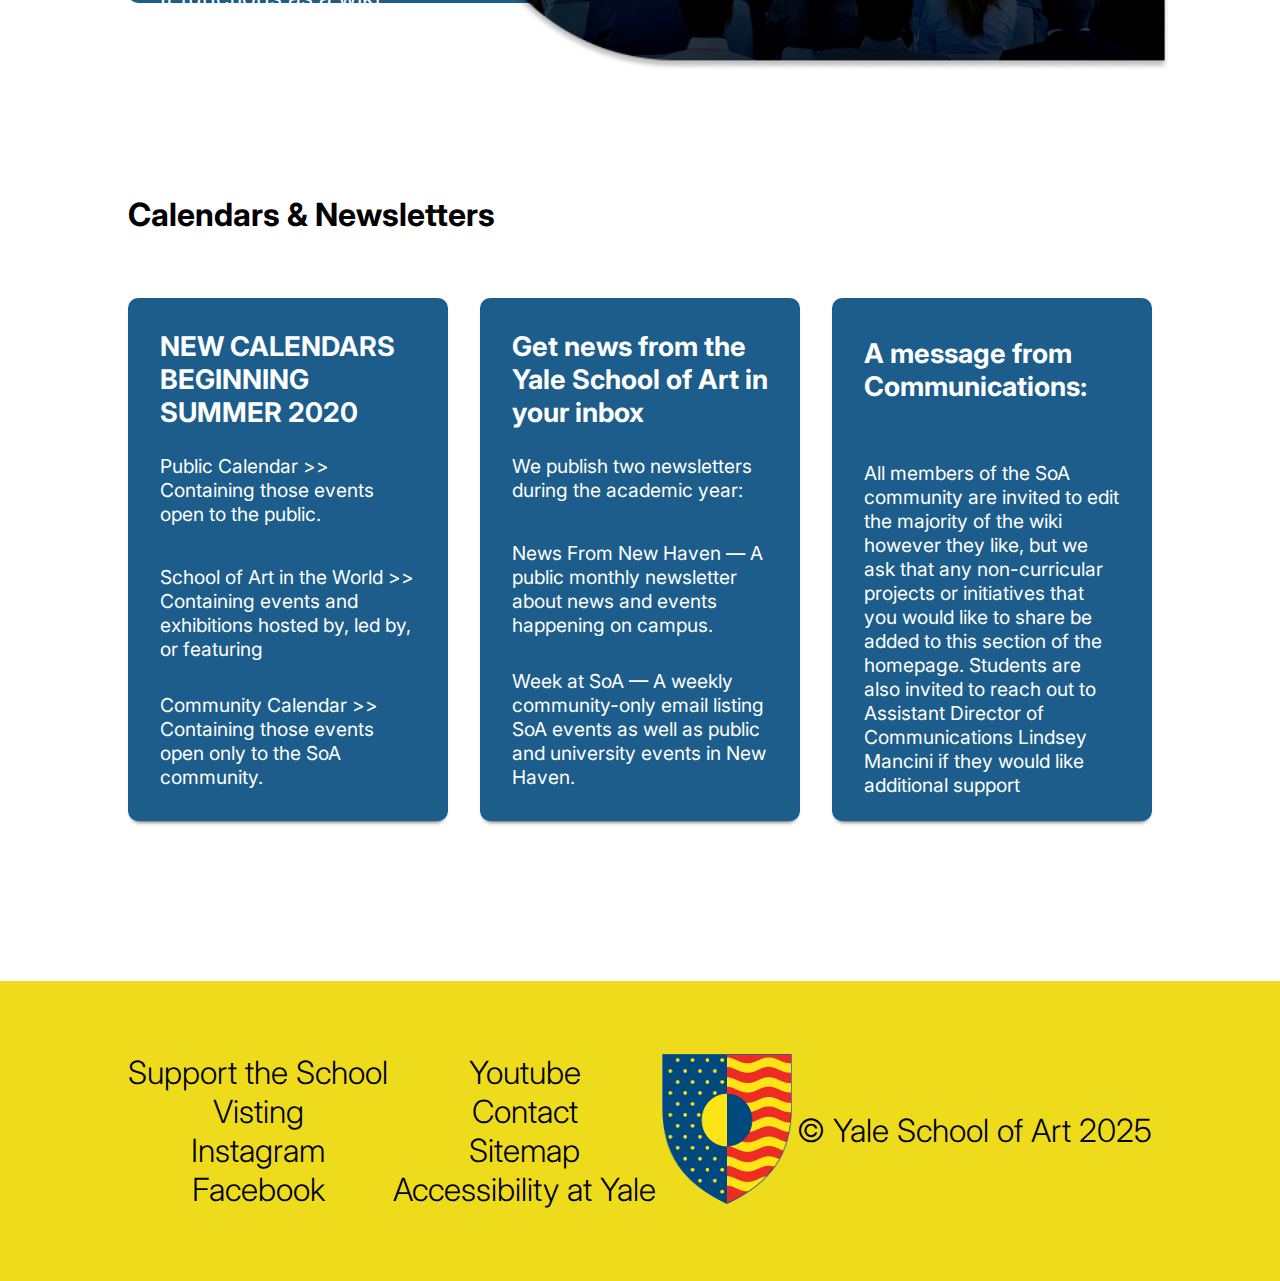
==== commit c4fa4f58: "test wave cambiando subrayados" ====
--- a/index.html
+++ b/index.html
@@ -22,7 +22,7 @@
         </section>
     </header>
     <aside class="banner">
-        <img src="/assets/img/banner.png" alt="fondo-banner">
+        <img src="./assets/img/banner.png" alt="fondo-banner">
         <h1>Yale School<br>of Art</h1>
     </aside>
     <main class="contenedor">
@@ -102,19 +102,19 @@
                 <div class="tarjeta">
                     <h3>NEW CALENDARS BEGINNING SUMMER 2020</h3>
                     <p>
-                        <u>Public Calendar >></u> <br>
+                        Public Calendar >> <br>
                         Containing those events open to the public.
                     </p>
                     <p>
-                        <u>School of Art in the World >></u><br>
+                        School of Art in the World >><br>
                         Containing events and exhibitions hosted by, led by, or featuring
                     <p>
-                        <u>Community Calendar >></u><br>
+                        Community Calendar >><br>
                         Containing those events open only to the SoA community.
                     </p>
                 </div>
                 <div class="tarjeta">
-                    <h3><u>Get news from the Yale School of Art in your inbox</u></h3>
+                    <h3>Get news from the Yale School of Art in your inbox</h3>
                     <p>
                         We publish two newsletters during the academic year:
                     </p>
@@ -132,8 +132,8 @@
                         All members of the SoA community are invited to edit the majority of the wiki however they like,
                         but we ask that any non-curricular projects or initiatives that you would like to share be added
                         to this section of the homepage.
-                        Students are also invited to reach out to Assistant Director of Communications <u>Lindsey
-                            Mancini</u> if they would like additional support
+                        Students are also invited to reach out to Assistant Director of Communications Lindsey
+                            Mancini if they would like additional support
                     </p>
                 </div>
             </article>
--- a/assets/css/estilos.css
+++ b/assets/css/estilos.css
@@ -88,7 +88,7 @@
 .banner img {
   height: 100%;
   width: 100%;
-  filter: brightness(0.4);
+  filter: brightness(0.1);
 }
 
 .banner h1 {
@@ -98,6 +98,7 @@
   width: max-content;
   height: max-content;
   color: white;
+  background-color: rgba(0, 0, 0, 0);
   font-size: 5rem;
   text-align: center;
   font-family: "Inria Serif", serif;
